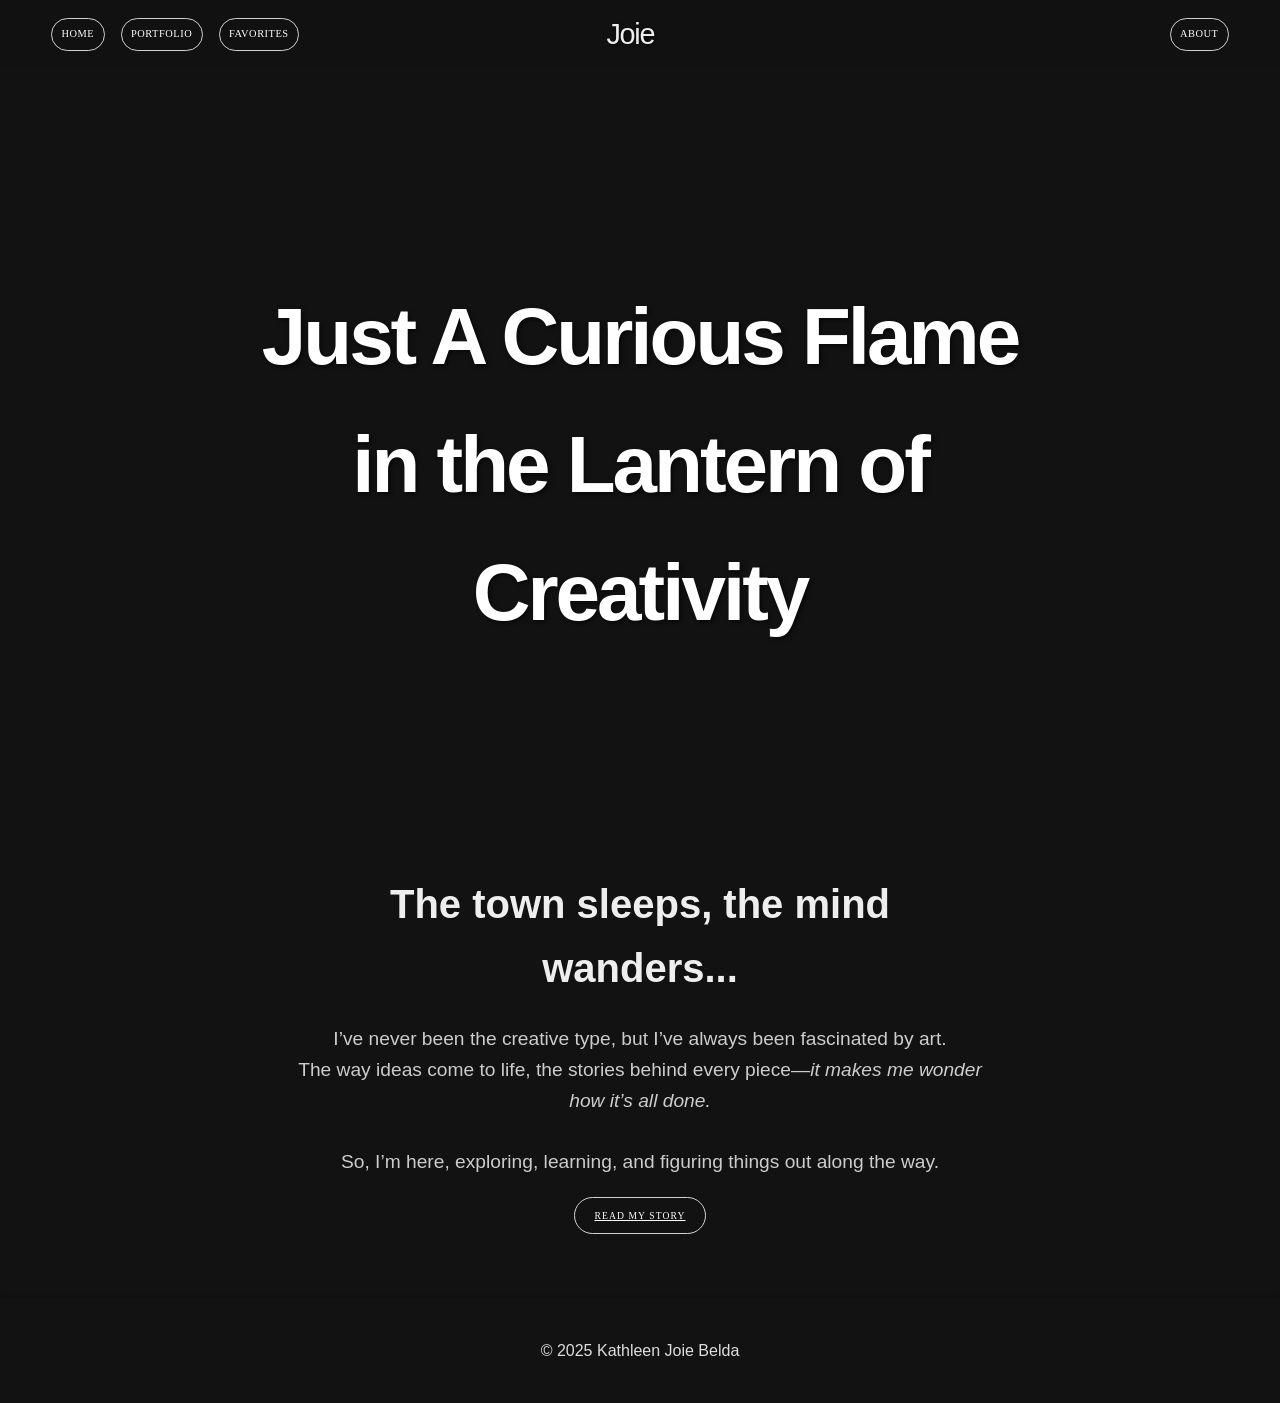
==== index.html @ aad2c7c9 "Add files via upload" ====
<!DOCTYPE html>
<html lang="en">
<head>
    <meta charset="UTF-8">
    <meta name="viewport" content="width=device-width, initial-scale=1.0">
    <title>Joie - Home</title>
    <link rel="stylesheet" href="style.css">
</head>
<body>

    <header>
        <nav>
            <ul class="nav-links">
                <li><a href="index.html">Home</a></li>
                <li><a href="portfolio.html">Portfolio</a></li>
                <li><a href="favorites.html">Favorites</a></li>
            </ul>
            <div class="site-title">Joie</div>
            <ul class="nav-icons">
                <li><a href="about.html">About</a></li>
            </ul>
        </nav>
    </header>

    <main id="home-main">
        <section id="hero">
            <div class="hero-content">
                <h1>Just A Curious Flame in the Lantern of Creativity</h1>
            </div>
        </section>

        <section id="intro">
            <div class="intro-content">
                <h2>The town sleeps, the mind wanders...</h2>
                <p>  
                    I’ve never been the creative type, but I’ve always been fascinated by art. <br>  
                    The way ideas come to life, the stories behind every piece—<em>it makes me wonder how it’s all done.</em> <br><br>  
                    So, I’m here, exploring, learning, and figuring things out along the way.  
                </p>
                <a href="about.html" class="read-more-button">READ MY STORY</a>
            </div>
        </section>

    </main>

    <footer>
        <p>© 2025 Kathleen Joie Belda</p>
    </footer>

</body>
</html>
---- style.css ----
/* General Styles */
@font-face {
    font-family: 'Brolimo';
    src: url('fonts/BrolimoRegular.ttf') format('truetype');
    font-weight: bold;
    font-style: oblique;
}

@font-face {
    font-family: 'Lora';
    src: url('fonts/Lora-VariableFont_wght.ttf') format('truetype');
    font-weight: normal;
    font-style: normal;
}

body {
    font-family: 'Brolimo', sans-serif;
    margin: 0;
    padding: 0;
    background-color: #121212;
    color: #eee;
    line-height: 1.6;
}

p {
    font-family: 'Lora', sans-serif;
}

a:hover {
    background-color: rgba(255, 255, 255, 0.3);
}

/* Header */
header {
   position: fixed;
    top: 0;
    left: 0;
    width: 100%;
    z-index: 100;
    background-color: rgba(18, 18, 18, 0.6); /* Added opacity to background */
}

nav {
    display: flex;
    justify-content: space-between;
    align-items: center;
    padding: 0.7em; /* Reduced padding */
}

nav ul {
    list-style: none;
    padding: 0;
    margin: 0;
    display: flex;
    align-items: center;
    margin-inline: 32px;

}

nav ul li {
    position: relative;
    margin-inline: 8px;
}

nav ul li a {
    font-family: 'Lora', serif;
    color: white;
    text-decoration: none;
    text-transform: uppercase;
    font-size: 0.65em; /* Smaller font size */
    font-weight: 500;
    letter-spacing: 0.05em;
    transition: background-color 0.3s ease;
    display: inline-block;
    padding: 0.7em 0.9em; /* Reduced padding */
    border-radius: 25px; /* Circular shape */
    border: 1px solid rgba(255, 255, 255, 0.8); /* Border applied directly */
    position: relative;
}

nav ul li a:hover {
    background-color: rgba(255, 255, 255, 0.3);
}



.site-title {
    font-family: 'Brolimo', sans-serif;
    font-size: 1.8em; 
    letter-spacing: 0.08em;
    letter-spacing: -1.3px;
    text-shadow: 1px 1px 3px rgba(0, 0, 0, 0.5);
    margin-right: 176px;
}

nav ul.nav-links {
        order: 0;
}

nav ul.nav-icons {
        order: 2;
        padding-left: 2em;
}
/* Footer */
footer {
    background-color: #121212;
    color: #ddd;
    padding: 1.5em 0;
    text-align: center;
    position: relative;
    bottom: 0;
    width: 100%;
    box-shadow: 0 -2px 5px rgba(0, 0, 0, 0.2);
}


/* Home Page Styles */
#home-main {
    margin-top: 75px; 
}

#home-main #hero {
    text-align: center;
    padding: 7em 0;
    background-image: url('images/background.gif');/* Index Hero Image */
    background-size: cover;
    background-position: center;
    color: #ffffff;
    overflow: hidden;
    border-radius: 15px;
    max-width: 1250px;  
    max-height: 460px;
    margin: 1em auto;
    position: relative; 
}

#home-main #hero .hero-content {
    position: relative;
    z-index: 2;
    width: 100%;       
    max-width: 800px;  
    margin: 0 auto;     
    padding: 20px;     
}

#home-main #hero h1 {
    font-family: 'Brolimo', sans-serif;/* Adding this font type for the title*/
    font-size: 5em;  /* Increased font size */
    margin-bottom: 3em;
    letter-spacing: -3px;
    text-shadow: 2px 2px 4px rgba(0, 0, 0, 0.6);
}

#home-main #hero p {
    font-family: 'Lora', serif;/* Adding this font type*/
    font-size: 1.8em;  /* Increased font size */
    font-weight: 300;
    text-shadow: 1px 1px 2px rgba(0, 0, 0, 0.6);
}

#home-main #intro {
    padding: 4em 0;
    text-align: center;
    background-color: #121212;
}

#home-main #intro .intro-content {
    max-width: 700px;
    margin: 0 auto;
}

#home-main #intro h2 {
    font-size: 2.5em;
    margin-bottom: 0.6em;
    font-weight: 600;
}

#home-main #intro p {
    font-size: 1.2em;
    color: #ccc;
}

#home-main #intro .read-more-button {
    display: inline-block;
    font-family: 'Lora', serif;   
    padding: 1em 2em;
    border: 1px solid rgba(255, 255, 255, 0.8);
    color: white;
    letter-spacing: 1.1px;
    border-radius: 26px;
    font-size: 0.6em;
    transition: background-color 0.3s ease, color 0.3s ease;
}

#home-main #intro .read-more-button:hover {
    background-color: rgba(255, 255, 255, 0.3);
    text-decoration: none;
}






/* Portfolio Page Styles */
#portfolio-main #portfolio-intro {
    text-align: center;
    padding: 4em 0;
}

#portfolio-main #portfolio-intro h2 {
    font-size: 3em;
    margin-bottom: 0.4em;
}

#portfolio-main #portfolio-intro p {
    font-size: 1.2em;
    color: #ccc;
    max-width: 600px;
    margin: 0 auto;
}

/*Image Gallery*/
#home-main #image-gallery {
    padding: 3em 0;
    background-color: #121212;
    text-align: center;
}

#portfolio-main #image-gallery .gallery-grid {
    display: grid;
    grid-template-columns: repeat(auto-fit, minmax(300px, 1fr)); 
    gap: 20px;
    padding: 20px;
    max-width: 1200px;
    margin: 0 auto;
}

#portfolio-main #image-gallery .gallery-item {
    border-radius: 20px;
    overflow: hidden;
    box-shadow: 0 4px 8px rgba(0, 0, 0, 0.4);
    position: relative; /* Required for absolute positioning of the text */
}

#portfolio-main #image-gallery .gallery-item img {
    width: 100%;
    height: 100%;
    display: block;
    transition: transform 0.3s ease;
    object-fit: cover;
}

#portfolio-main #image-gallery .gallery-item img:hover {
    transform: scale(1.01);
}

/* Style for the Topic text */
.topic-text {
    position: absolute;
    top: 50%;
    left: 50%;
    transform: translate(-50%, -50%);
    text-align: center; 
    color: white;
    font-size: 1.5em;
    text-shadow: 2px 2px 4px rgba(0, 0, 0, 0.8);
    opacity: 0;  
    transition: opacity 0.3s ease;
    z-index: 1;     
    pointer-events: none; 
}

/* Show the Topic text on hover */
.gallery-item:hover .topic-text {
    opacity: 1;
}






/* Favorites Page Styles */
#favorites-main #favorites-gallery {
    display: flex;
    flex-direction: column;
    align-items: center;
    padding: 3em 0;
}

#favorites-main .favorite-item {
    margin-bottom: 3em;
    text-align: center;
    background-color: #222;
    border-radius: 10px;
    box-shadow: 0 4px 8px rgba(0, 0, 0, 0.4);
    padding: 2em;
    max-width: 600px; /* Limit width */
    position: relative;
}
.favorite-item h2{
    padding: 0px;
    margin-block: 5px;
}

#favorites-main .favorite-item img {
    width: 100%;
    height: auto;
    border-radius: 8px;
    margin-bottom: 1.5em;
}

#favorites-main .favorite-item .like-button {
    background-color: #222 ;
    color: #fff;
    border: 1px solid rgba(255, 255, 255, 0.8);
    padding: 1.7px 25px;
    border-radius: 50px; /* Oblong shape */
    cursor: pointer;
    transition: background-color 0.3s ease, color 0.3s ease;
    margin-top: 10px;
}

#favorites-main .favorite-item .heart-icon {
    height: 18px;
    filter: invert(1);
    width: 20px;
    margin-block: 10px;
    border-radius: 0px;
}

#favorites-main .favorite-item .like-button:hover {
    background-color: rgba(255, 255, 255, 0.3);
    color: #181818;
}

#favorites-main .favorite-item .comment-section {
    margin-top: 2em;
}

#favorites-main .favorite-item .comment-section textarea {
    width: 90%;
    height: 100px;
    padding: 0.8em;
    border-radius: 6px;
    border: 1px solid #555;
    background-color: #333;
    color: #eee;
    font-family: 'Roboto', sans-serif;
    font-size: 1em;
    margin-bottom: 1em;
}

#favorites-main .favorite-item .comment-section button {
    background-color: #222;
    color: #fff;
    border: 1px solid rgba(255, 255, 255, 0.8);
    padding: 0.8em 1.5em;
    border-radius: 25px;
    font-size: 1em;
    cursor: pointer;
    transition: background-color 0.3s ease, color 0.3s ease;
}

#favorites-main .favorite-item .comment-section button:hover {
    background-color: rgba(255, 255, 255, 0.3);
}

/* About Page Styles */
#about-main {
    padding: 100px 20px 20px; /* Adjust for fixed header */
    max-width: 800px;
    margin: 0 auto;
    text-align: center; /* Center content for a cleaner look */
}

#about-intro {
    margin-bottom: 2em; /* Space before the main content */
}

#about-intro h2 {
    font-size: 2.5em;
    color: #a7ffeb; /* Accent color for heading */
    margin-bottom: 0.5em;
    text-shadow: 1px 1px 2px rgba(0, 0, 0, 0.3);
}

#about-intro img {
    width: 200px; /* Adjust image size */
    height: 200px;
    border-radius: 50%; /* Circular image */
    object-fit: cover;
    margin-bottom: 1em;
    box-shadow: 0 4px 8px rgba(0, 0, 0, 0.5); /* Shadow for depth */
}

#about-intro p {
    font-size: 1.1em;
    line-height: 1.7;
    color: #ddd;
    padding: 0 1em;
}

#about-content {
    background-color: #252525;
    padding: 2em;
    border-radius: 10px;
    box-shadow: 0 2px 5px rgba(0, 0, 0, 0.3);
}

#about-content h3 {
    font-size: 2em;
    color: #eee;
    margin-bottom: 0.7em;
}

#about-content p {
    font-size: 1.1em;
    line-height: 1.7;
    color: #ccc;
}


 /*comment section */
.comment-section {
    margin-top: 10px;
}

.comment-input {
    width: 100%;
    padding: 8px;
    margin-bottom: 5px;
    border: 1px solid #555; 
    border-radius: 8px;      
    box-sizing: border-box;
    background-color: #333;   
    color: #fff;           
}

.comment-input::placeholder {
    color: #999;           
}


/* Styling for the comment list */
.comment-list {
    list-style-type: none;
    padding: 0;
    margin: 0;
}

/* Styling for individual comments */
.comment-list li {
    margin-bottom: 8px;
    padding: 8px 0;         
    border-bottom: 1px solid #555;
    color: #fff;               
    word-break: break-word;
}
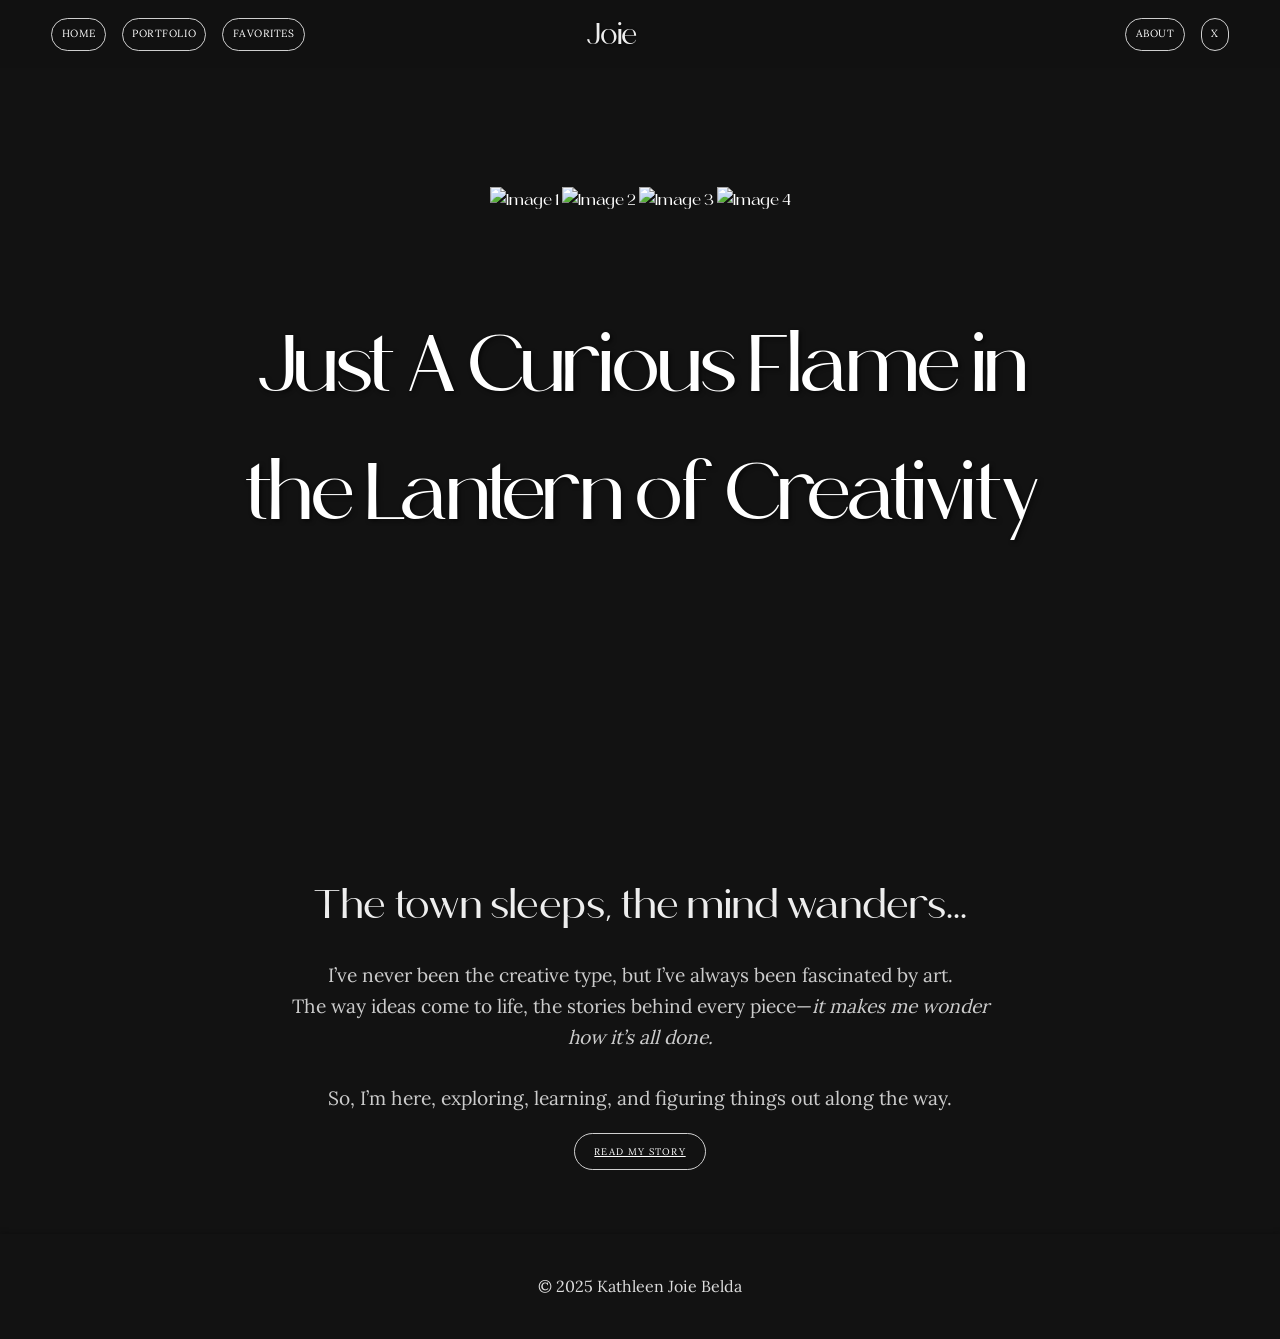
==== commit 02050f02: "Update index.html" ====
--- a/index.html
+++ b/index.html
@@ -18,16 +18,28 @@
             <div class="site-title">Joie</div>
             <ul class="nav-icons">
                 <li><a href="about.html">About</a></li>
+                <li><a id="close-button" onclick="self.close()">x</a></li>
             </ul>
         </nav>
     </header>
 
     <main id="home-main">
         <section id="hero">
-            <div class="hero-content">
-                <h1>Just A Curious Flame in the Lantern of Creativity</h1>
+            <div class="hero-carousel">
+                <div class="carousel-images">
+                    <img src="images/DSC_1890.jpg" alt="Image 1">
+                    <img src="images/DSC_2738.jpg" alt="Image 2">
+                    <img src="images/DSC_2739.jpg" alt="Image 3">
+                    <img src="images/DSC_2835.jpg" alt="Image 4">
+                </div>
+                <div class="hero-content">
+                    <h1>Just A Curious Flame in the Lantern of Creativity</h1>
+                </div>
+                <button class="prev" onclick="moveSlide(-1)">❮</button>
+                <button class="next" onclick="moveSlide(1)">❯</button>
             </div>
         </section>
+        
 
         <section id="intro">
             <div class="intro-content">
@@ -46,6 +58,29 @@
     <footer>
         <p>© 2025 Kathleen Joie Belda</p>
     </footer>
+    <script>
+        let slideIndex = 0;
+        const slides = document.querySelectorAll('.carousel-images img');
 
+        function showSlide(index) {
+            slides.forEach((slide, i) => {
+                slide.classList.remove('active');
+                if (i === index) {
+                    slide.classList.add('active');
+                }
+            });
+        }
+
+        function moveSlide(n) {
+            slideIndex += n;
+            if (slideIndex >= slides.length) { slideIndex = 0; }
+            if (slideIndex < 0) { slideIndex = slides.length - 1; }
+            showSlide(slideIndex);
+        }
+
+        showSlide(slideIndex);
+
+        setInterval(() => moveSlide(1), 10000);
+    </script>
 </body>
-</html>+</html>
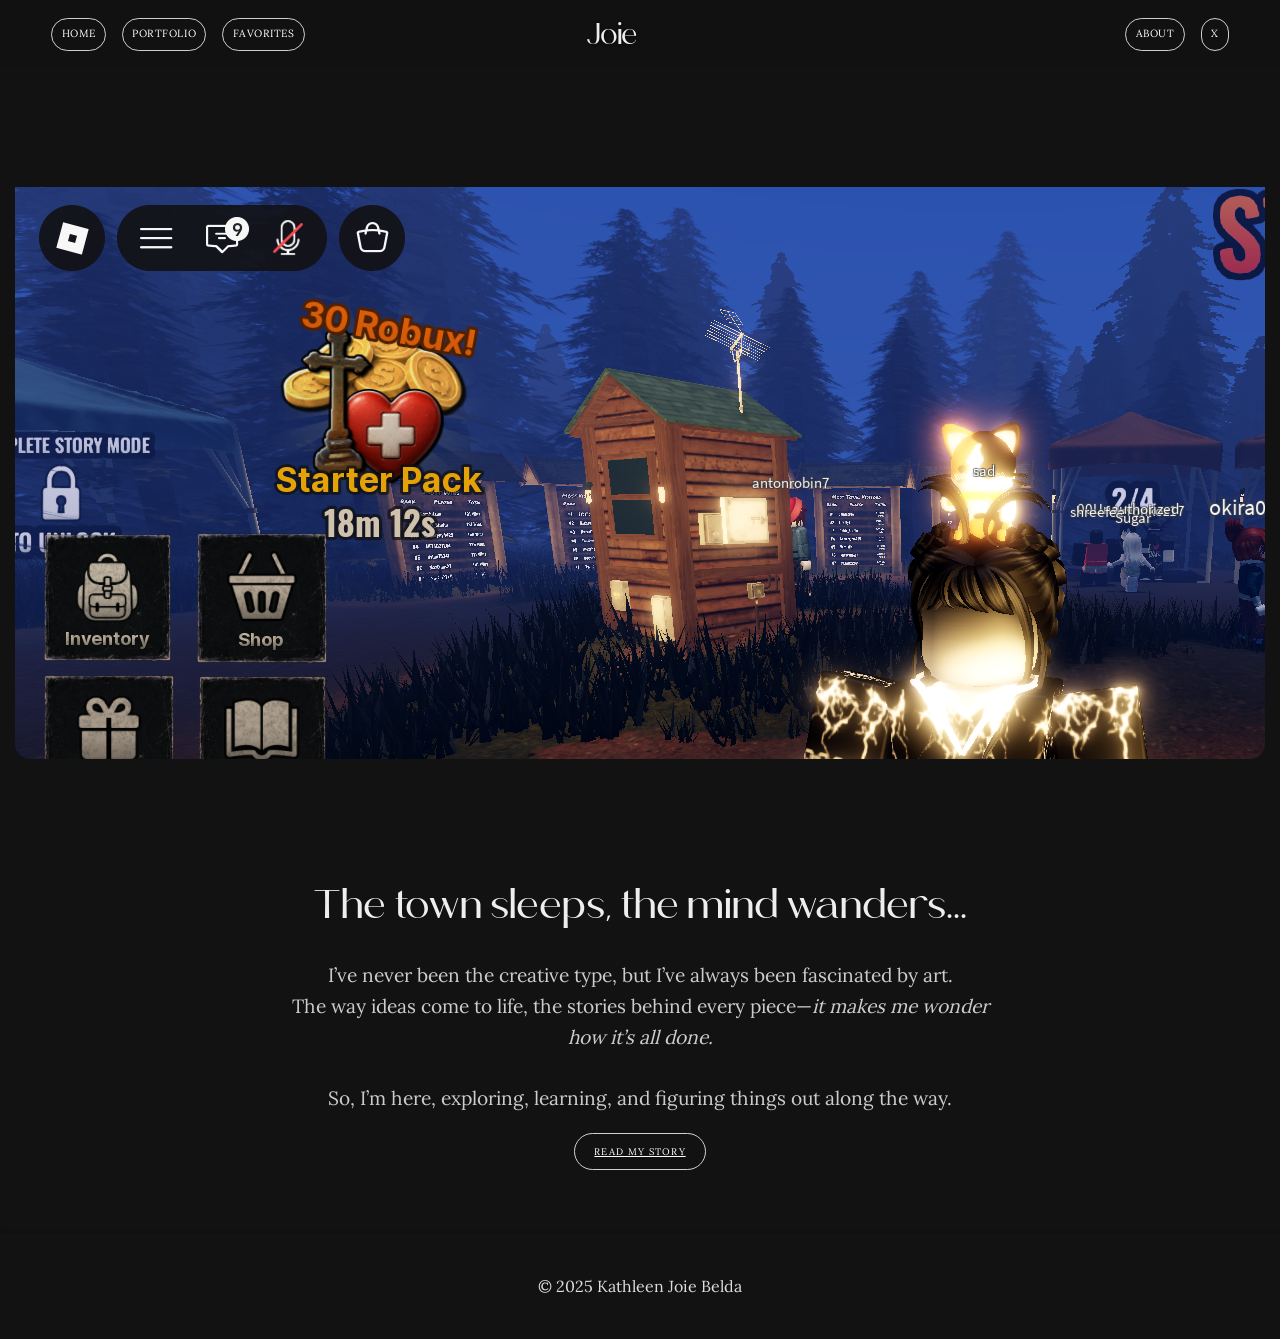
==== commit 603b1d18: "new pics first try" ====
--- a/index.html
+++ b/index.html
@@ -18,7 +18,7 @@
             <div class="site-title">Joie</div>
             <ul class="nav-icons">
                 <li><a href="about.html">About</a></li>
-                <li><a id="close-button" onclick="self.close()">x</a></li>
+                <li><a id="close-button" onclick="window.close()">x</a></li>
             </ul>
         </nav>
     </header>
@@ -27,10 +27,10 @@
         <section id="hero">
             <div class="hero-carousel">
                 <div class="carousel-images">
-                    <img src="images/DSC_1890.jpg" alt="Image 1">
-                    <img src="images/DSC_2738.jpg" alt="Image 2">
-                    <img src="images/DSC_2739.jpg" alt="Image 3">
-                    <img src="images/DSC_2835.jpg" alt="Image 4">
+                    <img src="images/RobloxScreenShot20260907_194158705.png" alt="Image 1">
+                    <img src="images/EIXejOuWsAANmHS.jpeg" alt="Image 2">
+                    <img src="images/ANGEL-AQUINO_7_DEC.jpg" alt="Image 3">
+                    <img src="images/EIXejOvXYAA27QW.jpeg" alt="Image 4">
                 </div>
                 <div class="hero-content">
                     <h1>Just A Curious Flame in the Lantern of Creativity</h1>
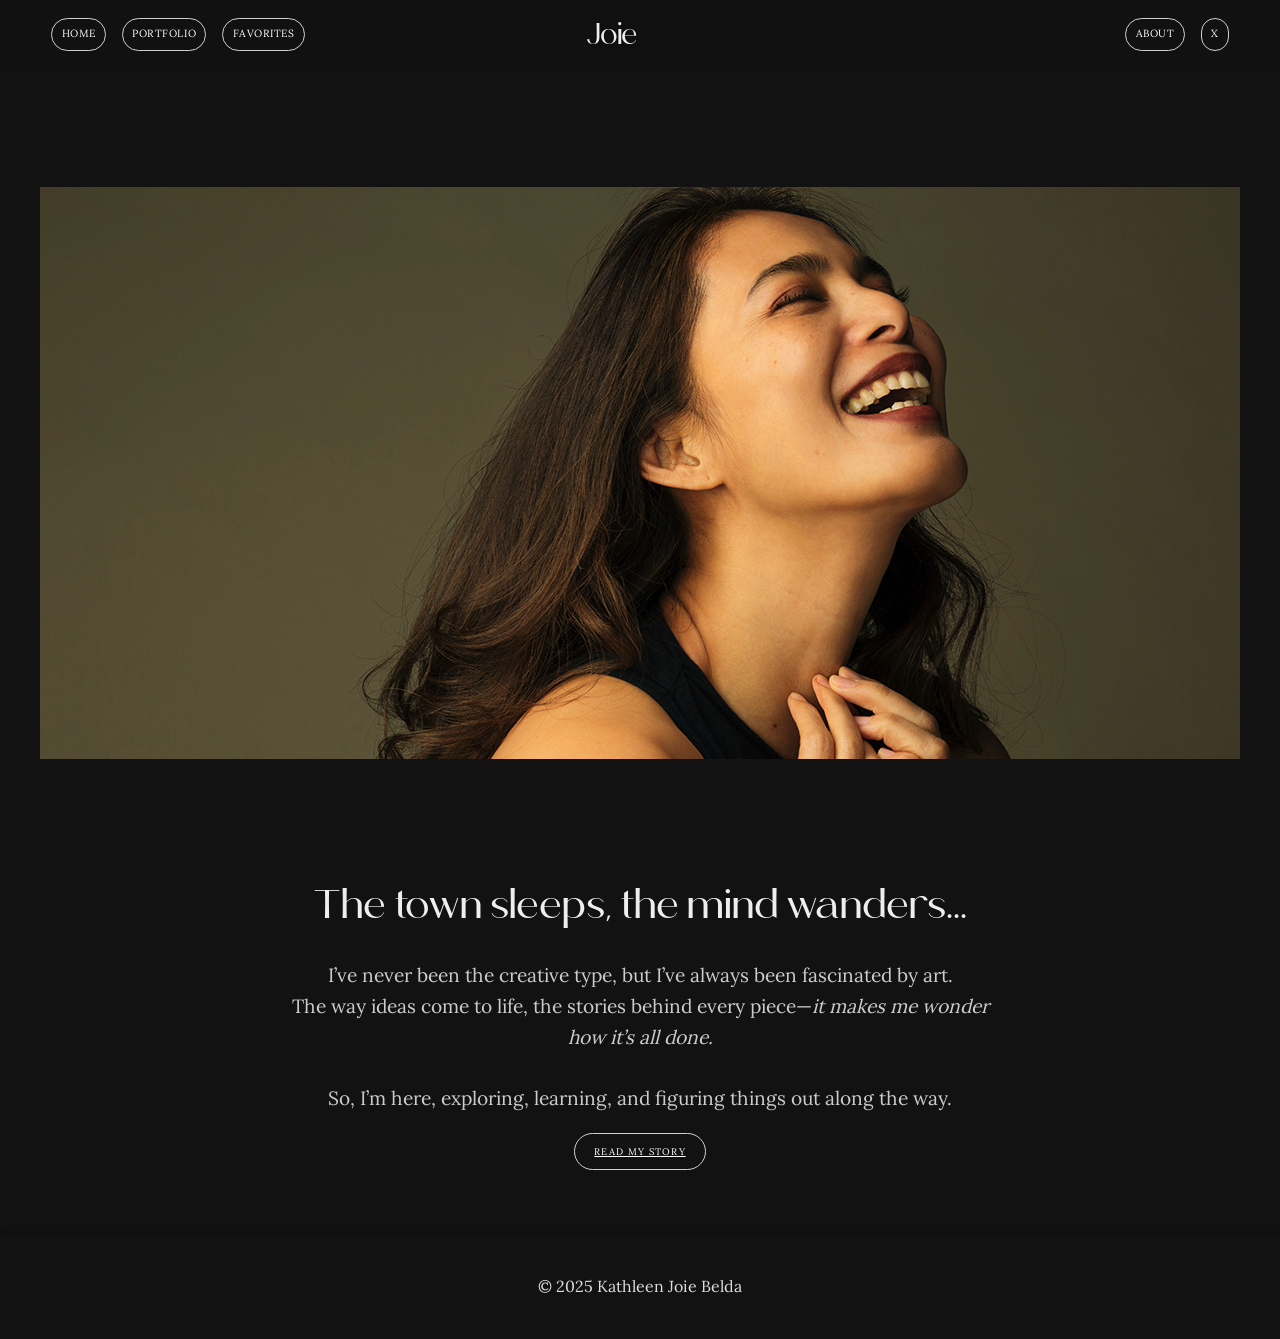
==== commit b1fb818f: "new pics 2nd try" ====
--- a/index.html
+++ b/index.html
@@ -27,9 +27,9 @@
         <section id="hero">
             <div class="hero-carousel">
                 <div class="carousel-images">
-                    <img src="images/RobloxScreenShot20260907_194158705.png" alt="Image 1">
-                    <img src="images/EIXejOuWsAANmHS.jpeg" alt="Image 2">
-                    <img src="images/ANGEL-AQUINO_7_DEC.jpg" alt="Image 3">
+                    <img src="images/ANGEL-AQUINO_7_DEC.jpg" alt="Image 1">                    
+                    <img src="images/EIXiQqmWkAIcNfa.jpeg" alt="Image 2">
+                    <img src="images/EIXejOuWsAANmHS.jpeg" alt="Image 3">
                     <img src="images/EIXejOvXYAA27QW.jpeg" alt="Image 4">
                 </div>
                 <div class="hero-content">
